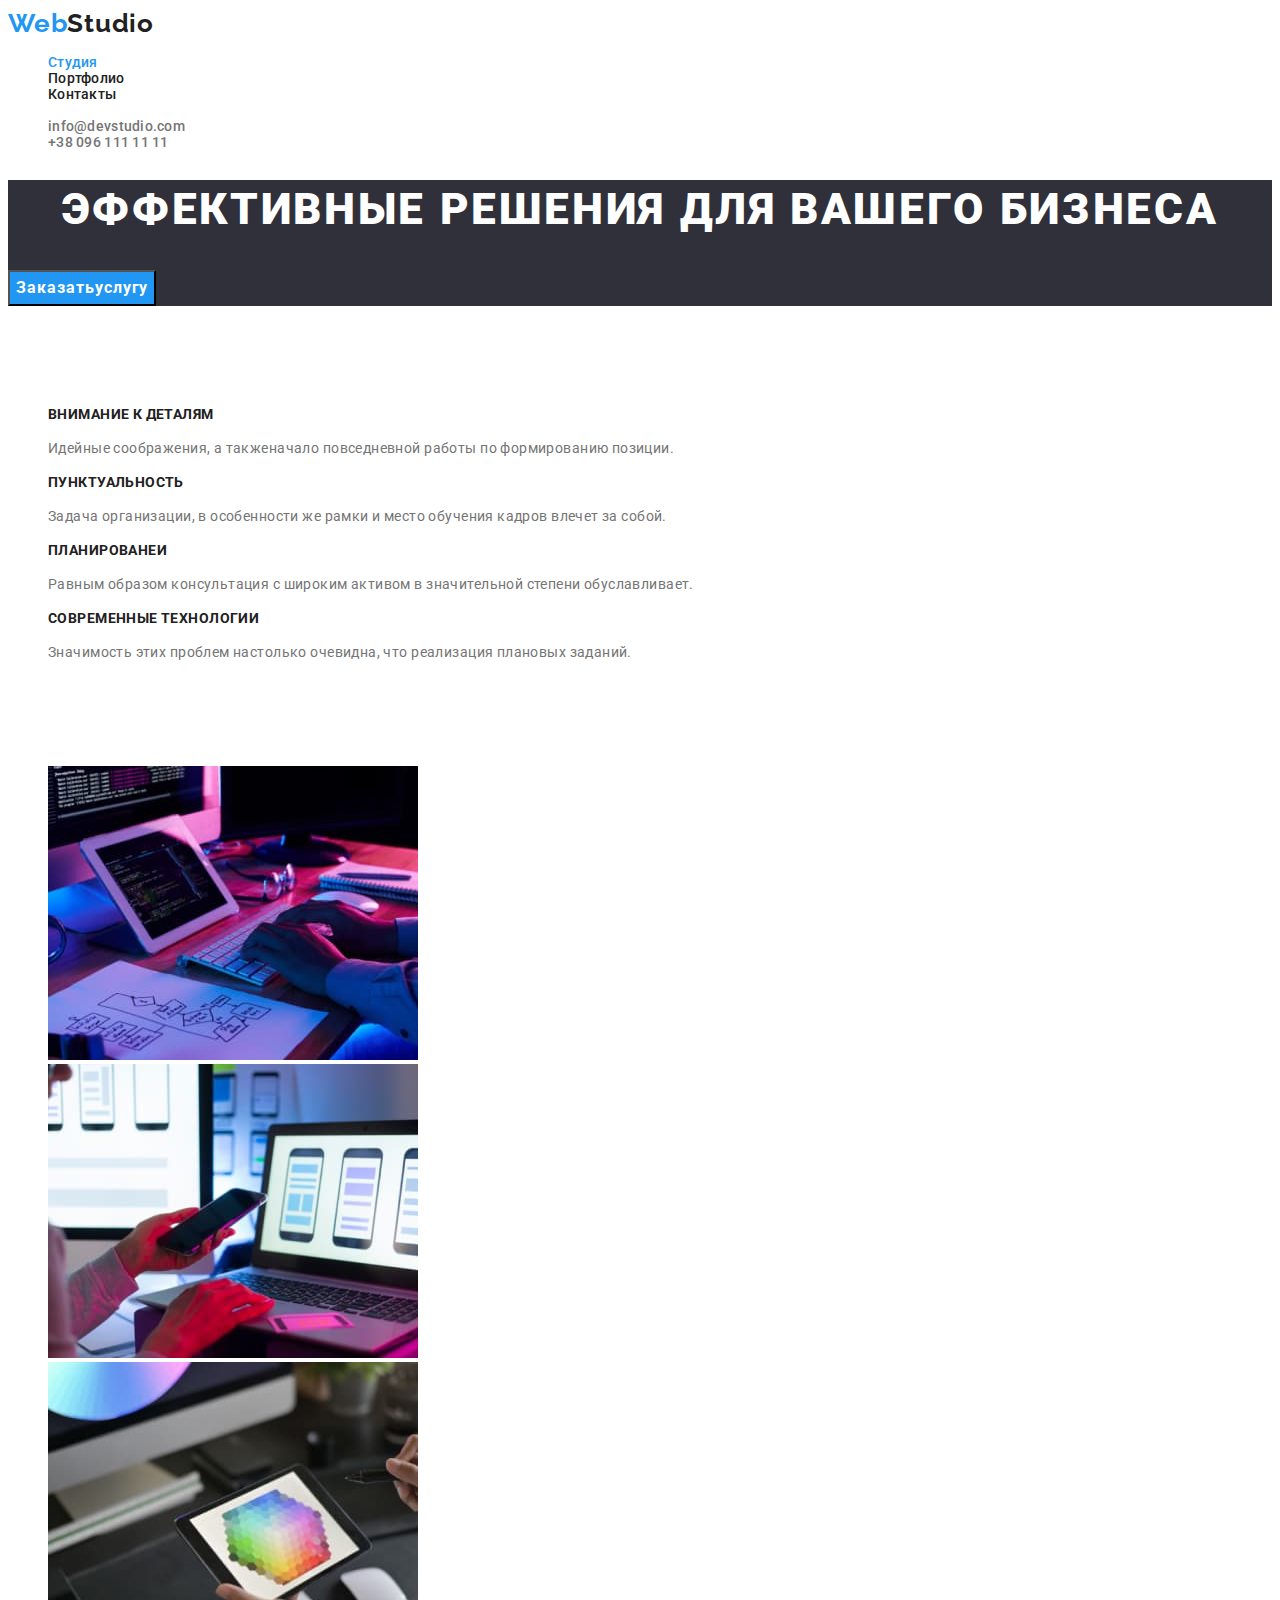
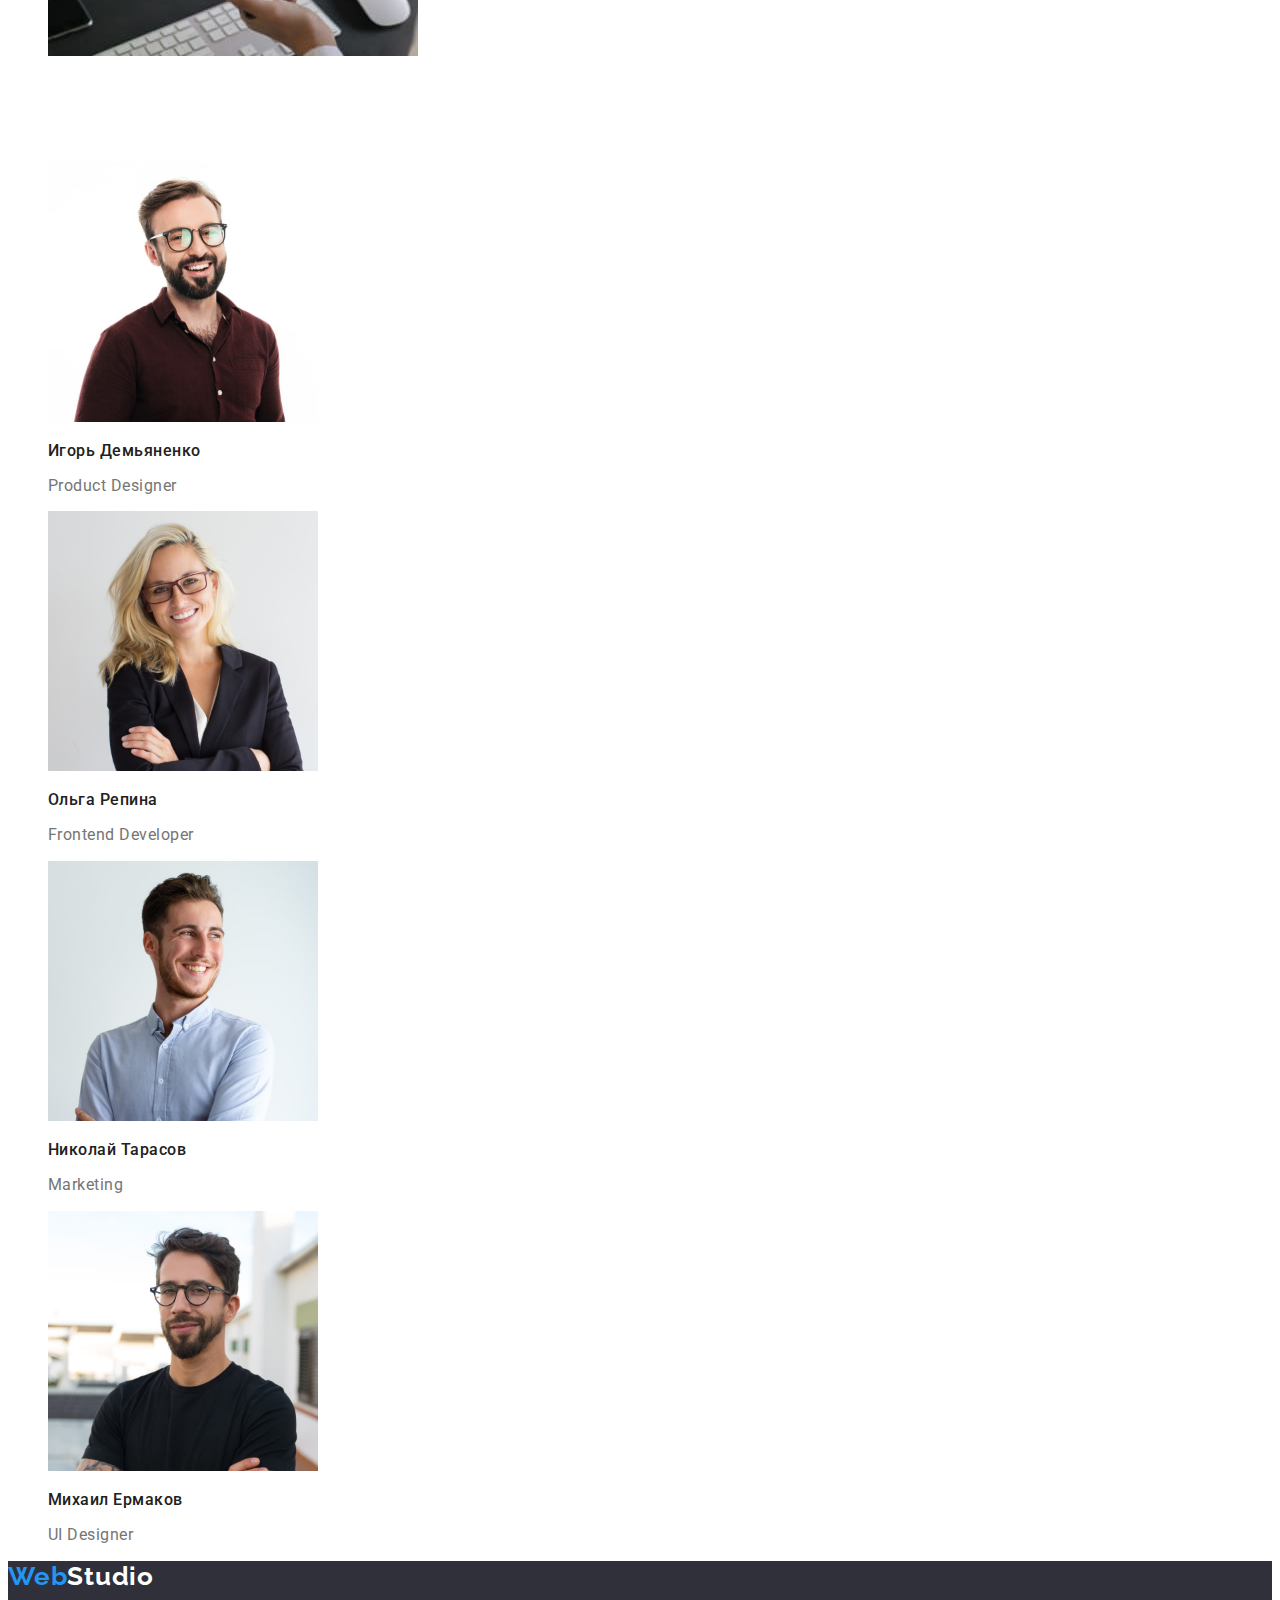
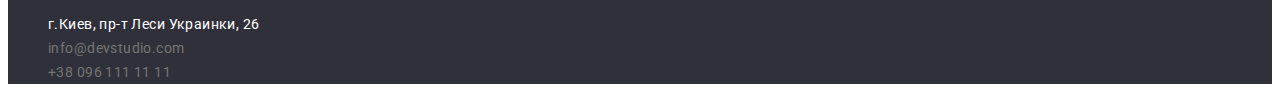
==== index.html @ 16e2641a "add file" ====
<!DOCTYPE html>
<html lang="en">

<head>
    <meta charset="UTF-8">
    <meta http-equiv="X-UA-Compatible" content="IE=edge">
    <meta name="viewport" content="width=device-width, initial-scale=1.0">
    <title>Document</title>
    <link rel="preconnect" href="https://fonts.googleapis.com">
    <link rel="preconnect" href="https://fonts.gstatic.com" crossorigin>
    <link
        href="https://fonts.googleapis.com/css2?family=Raleway:wght@700&family=Roboto:wght@400;500;700;900&display=swap"
        rel="stylesheet">

    <link rel="stylesheet" href="./css/styles.css">
</head>

<body class="body-list">
    <header class="header-list">
        <a href="index.html" class="logo"><span class="acent-logo">Web</span>Studio</a>
        <nav class="nav-page">
            <ul class="site-nav">
                <li class="item"><a class="link current" href="index.html">Студия</a></li>
                <li class="item"><a class="link" href="./portfolio.html">Портфолио</a></li>
                <li class="item"><a class="link" href="#">Контакты</a></li>
            </ul>
        </nav>
        <ul class="auth-nav">
            <li class="item"><a class="link" href="mailto:info@devstudio.com">info@devstudio.com</a></li>
            <li class="item"><a class="link" href="tel:380961111111">+38 096 111 11 11</a></li>
        </ul>
    </header>
    <main>

        <section class="section-btn">
            <h1 class="text">Эффективные решения для вашего бизнеса</h1>
            <button type="button" class="btn">Заказатьуслугу</button>
        </section>

        <section class="benefits">
            <h2 class="text-section"> Наши приемущества</h2>
            <ul class="list">
                <li>
                    <h3 class="section-list">ВНИМАНИЕ К ДЕТАЛЯМ</h3>
                    <p class="list-list">Идейные соображения, а такженачало повседневной работы по формированию позиции.
                    </p>
                </li>
                <li>
                    <h3 class="section-list">ПУНКТУАЛЬНОСТЬ</h3>
                    <p class="list-list">Задача организации, в особенности же рамки и место обучения кадров влечет за
                        собой.</p>
                </li>
                <li>
                    <h3 class="section-list">ПЛАНИРОВАНЕИ</h3>
                    <p class="list-list">Равным образом консультация с широким активом в значительной степени
                        обуславливает. </p>
                </li>
                <li>
                    <h3 class="section-list">СОВРЕМЕННЫЕ ТЕХНОЛОГИИ</h3>
                    <p class="list-list">Значимость этих проблем настолько очевидна, что реализация плановых заданий.
                    </p>
                </li>
            </ul>
        </section>
        <section>
            <h2 class="text-section">Чем мы занимаемся</h2>
            <ul class="list">
                <li><img src="./image/img1.jpg"
                        alt=" клавиатура , руки , планшет , монитор,ручка ,тетрадь,комьютерная мышь , лист "
                        width="370" /> </li>
                <li><img src="./image/img2.jpg" alt=" , руки , телефон, " width="370"></li>
                <li><img src="./image/img3.jpg" alt=" мышь, планшет с палитрой  , руки , телефон" width="370"></li>
            </ul>
        </section>



        <section class="team">
            <h2 class="text-section">Наша команда</h2>
            <ul class="list">
                <li>
                    <img src="./image/img4.jpg" alt="avatar" width="270">
                    <h3 class="team-name">Игорь Демьяненко</h3>
                    <p class="descripion">Product Designer</p>
                </li>
                <li>
                    <img src="./image/img5.jpg" alt="avatar" width="270">
                    <h3 class="team-name">Ольга Репина</h3>
                    <p class="descripion">Frontend Developer</p>
                </li>
                <li>
                    <img src="./image/img6.jpg" alt="avatar" width="270">
                    <h3 class="team-name">Николай Тарасов</h3>
                    <p class="descripion">Marketing</p>
                </li>
                <li>
                    <img src="./image/img7.jpg" alt="avatar" width="270">
                    <h3 class="team-name">Михаил Ермаков</h3>
                    <p class="descripion">UI Designer</p>
                </li>
            </ul>
        </section>
    </main>
    <footer class="footer do">
        <div class="container footer-d">
            <a href="index.html" class="logo logo-footer"><span class="acent-logo">Web</span>Studio</a>
            <address>
    
                <ul class="footer-list">
                    <li class="link-footer map"> <a class="contact"
                            href="https://www.google.com/maps/place/%D0%B1%D1%83%D0%BB%D1%8C%D0%B2%D0%B0%D1%80+%D0%9B%D0%B5%D1%81%D1%96+%D0%A3%D0%BA%D1%80%D0%B0%D1%97%D0%BD%D0%BA%D0%B8,+26,+%D0%9A%D0%B8%D1%97%D0%B2,+02000/@50.4265807,30.5361971,17z/data=!3m1!4b1!4m5!3m4!1s0x40d4cf0e033ecbe9:0x57a4dffefec77da0!8m2!3d50.4265807!4d30.5383858"><span>г.Киев,
                                пр-т Леси Украинки, 26</span></a></li>
                    <li class="link-footer ct"><a class="contact" href="mailto:info@devstudio.com">info@devstudio.com</a>
                    </li>
                    <li class="link-footer ct"><a class="contact" href="tel:380961111111">+38 096 111 11 11</a></li>
                </ul>
            </address>
        </div>
    </footer>
</body>

</html>
---- css/styles.css ----
/* Цвет основгоно текска #212121 */
/* цвет футера фон  #2F303A */
/* мыло  телефон  футер rgba(255, 255, 255, 0.6)  адресс #FFFFFF*/
/* мыло  телефон  футер rgba(255, 255, 255, 0.6) */
/* цвет кнопок и активных ссылок при наведении #2196F3 */
:root {
    --primary-text-color: #212121;
    --second-text-color: #757575;
    --focus-hover-active-color: #2196F3;
    --text-footer-textbtn: #FFFFFF;
    --fon-footer-h1: #2F303A;
    --mail-tel: rgba(255, 255, 255, 0.6);
}

.link {
    text-decoration: none;
    color: inherit;
}

ul {
    list-style: none;
}

/* разметка хедера  */
/*логотип  */
.logo {
    font-family: 'Raleway';
    font-style: normal;
    font-weight: 700;
    font-size: 26px;
    line-height: 1.2;
    letter-spacing: 0.03em;
    text-decoration: none;
}

.logo .acent-logo {
    color: var(--focus-hover-active-color);
}

.logo {
    color: var(--primary-text-color);
}

.logo-footer {
    color: var(--text-footer-textbtn);
}

.body-list {
    color: var(--primary-text-color);
}

/* навигация */
.header-list .link:hover,
.header-list .link:focus,
.header-list .link.current {
    color: var(--focus-hover-active-color);
}

.header-list .item {
    font-family: 'Roboto';
    font-style: normal;
    font-weight: 500;
    font-size: 14px;
    line-height: 1.14;
    letter-spacing: 0.02em;
}

.auth-nav .link {
    color: var(--second-text-color);
}

/* btn */
/* button {
    -webkit-appearance: none;
    -moz-appearance: none;
    appearance: none;
}*/
.list-btn {
    font-family: 'Roboto';
    font-style: normal;
    font-weight: 500;
    font-size: 16px;
    line-height: 1.62;
    letter-spacing: 0.03em;
    color: var(--primary-text-color)
}

.list-btn .btn {
    cursor: pointer;
}

.btn:hover,
.btn:focus {
    background-color: var(--focus-hover-active-color);
    color: var(--text-footer-textbtn)
}

/* станция сортировка ))) */
.list .link-title {
    font-family: 'Roboto';
    font-style: normal;
    font-weight: 700;
    font-size: 18px;
    line-height: 2;
    letter-spacing: 0.06em;
}

.list .descripion {
    font-family: 'Roboto';
    font-style: normal;
    font-weight: 400;

    font-size: 16px;
    line-height: 1.87;
    letter-spacing: 0.03em;
    color: var(--second-text-color);
}

.main .wh {
    color: var(--text-footer-textbtn);
}

/* footer */

.footer {
    background-color: var(--fon-footer-h1);
}


.footer {
    font-family: 'Roboto';
    font-size: 14px;
    line-height: 1.71;
    letter-spacing: 0.03em;
}
.link-footer .contact {
    text-decoration: none;
}

.map :first-child {
    color: var(--text-footer-textbtn);
}

.ct .contact {
    color: var(--second-text-color)
}

.link :last-child {
    color: var(--mail-tel);
    text-decoration: none;
}
.footer-list {
    font-style: initial;
    margin-top: 20px;
    margin-bottom: 0;
}
.footer .map {
    color: var(--text-footer-textbtn)
}

/* студия  */
/* btn */
.section-btn {
    background-color: var(--fon-footer-h1);
}

.text {
    font-family: 'Roboto';
    font-style: normal;
    font-weight: 900;
    font-size: 44px;
    line-height: 1.36;
    text-align: center;
    letter-spacing: 0.06em;
    text-transform: uppercase;
    color: var(--text-footer-textbtn)
}

.section-btn .btn {
    font-family: 'Roboto';
    font-style: normal;
    font-weight: 700;
    font-size: 16px;
    line-height: 1.87;
    display: flex;
    align-items: center;
    text-align: center;
    letter-spacing: 0.06em;
    color: var(--text-footer-textbtn);
    background-color: var(--focus-hover-active-color);
}

/* benefits */
.text-section {
    font-family: 'Roboto';
    font-style: normal;
    font-weight: 700;
    font-size: 36px;
    line-height: 1.16;
    text-align: center;
    letter-spacing: 0.03em;
    color: var(--text-footer-textbtn);
}

.list .section-list {
    font-family: 'Roboto';
    font-style: normal;
    font-weight: 700;
    font-size: 14px;
    line-height: 1.14;
    letter-spacing: 0.03em;
    text-transform: uppercase;
}

.list .list-list {
    font-family: 'Roboto';
    font-style: normal;
    font-weight: 400;

    font-size: 14px;
    line-height: 1.71;
    letter-spacing: 0.03em;
    color: var(--second-text-color);
}

/* team */
.team .team-name {
    font-family: 'Roboto';
    font-style: normal;
    font-weight: 500;
    font-size: 16px;
    line-height: 1.18;
    letter-spacing: 0.03em;
}

.list .descripion {
    font-family: 'Roboto';
    
    font-size: 16px;
    line-height: 1.18;
    letter-spacing: 0.03em;
    color: var(--second-text-color);
}
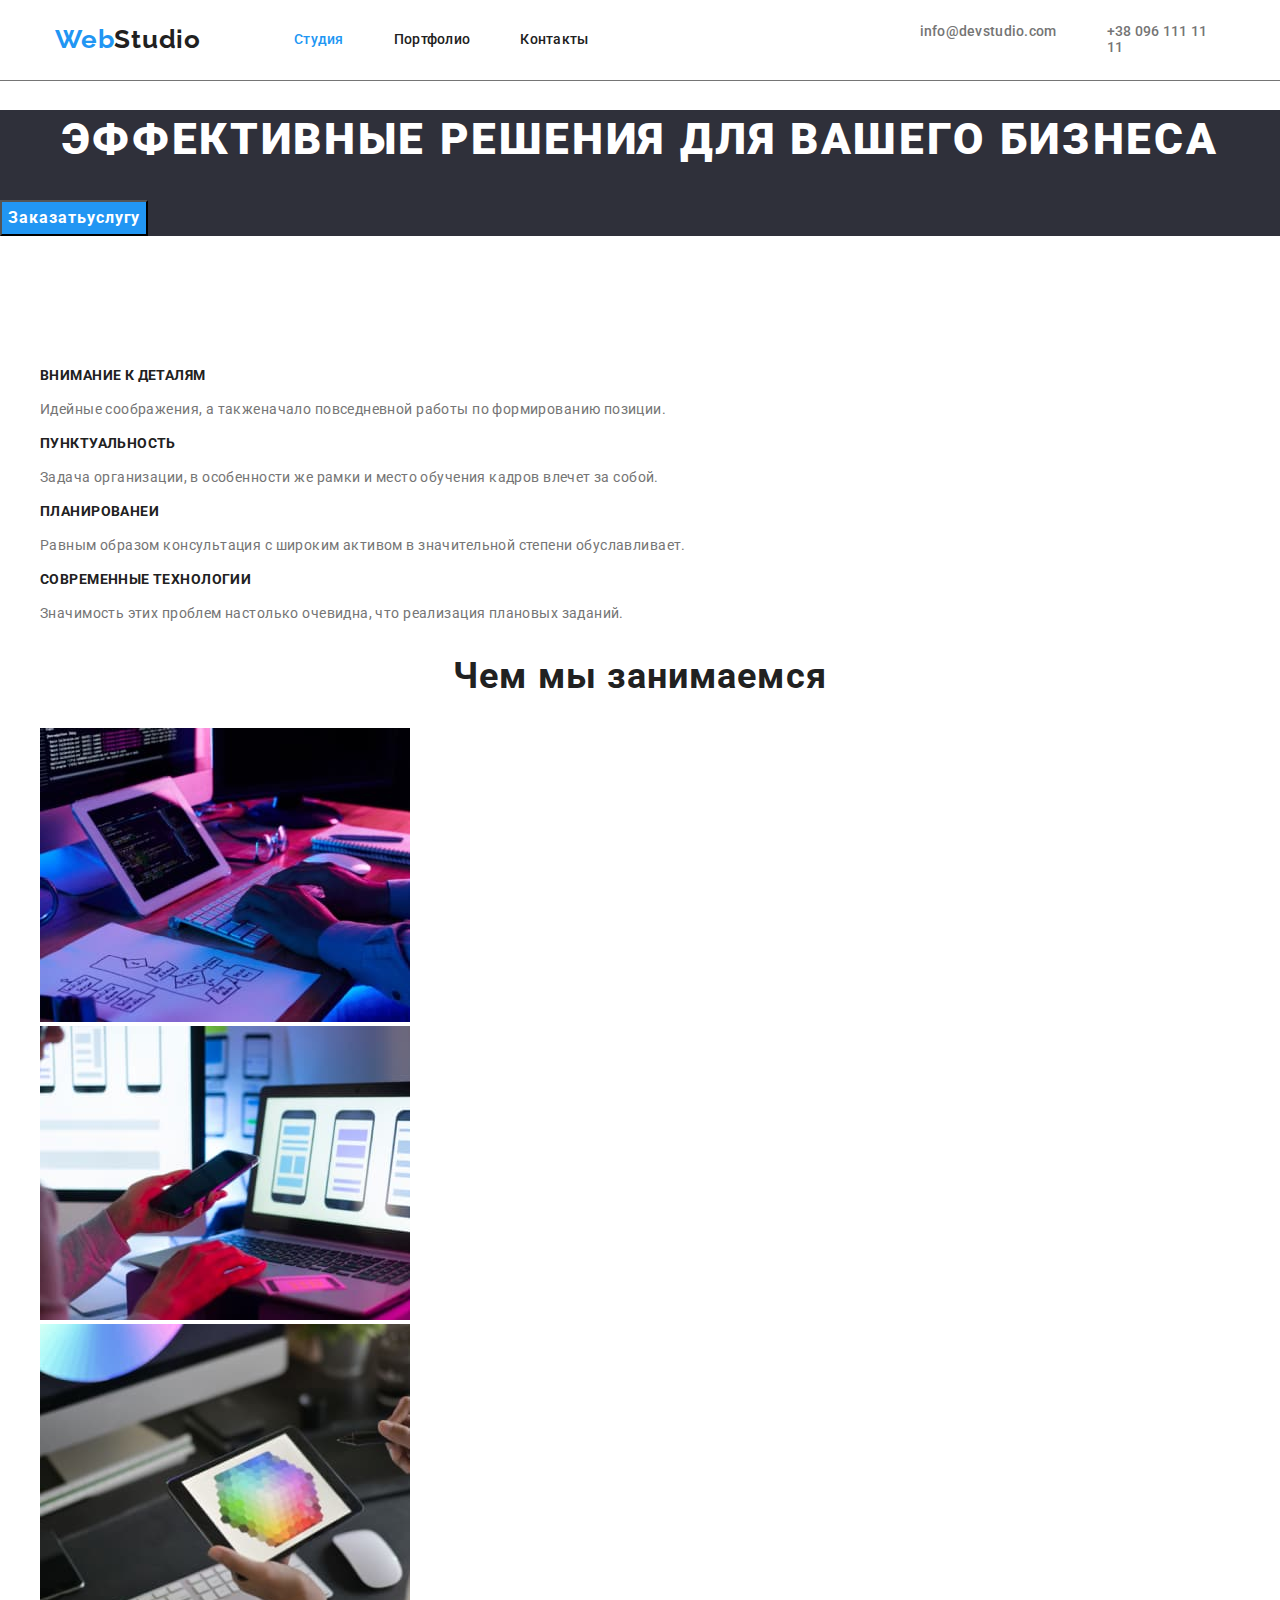
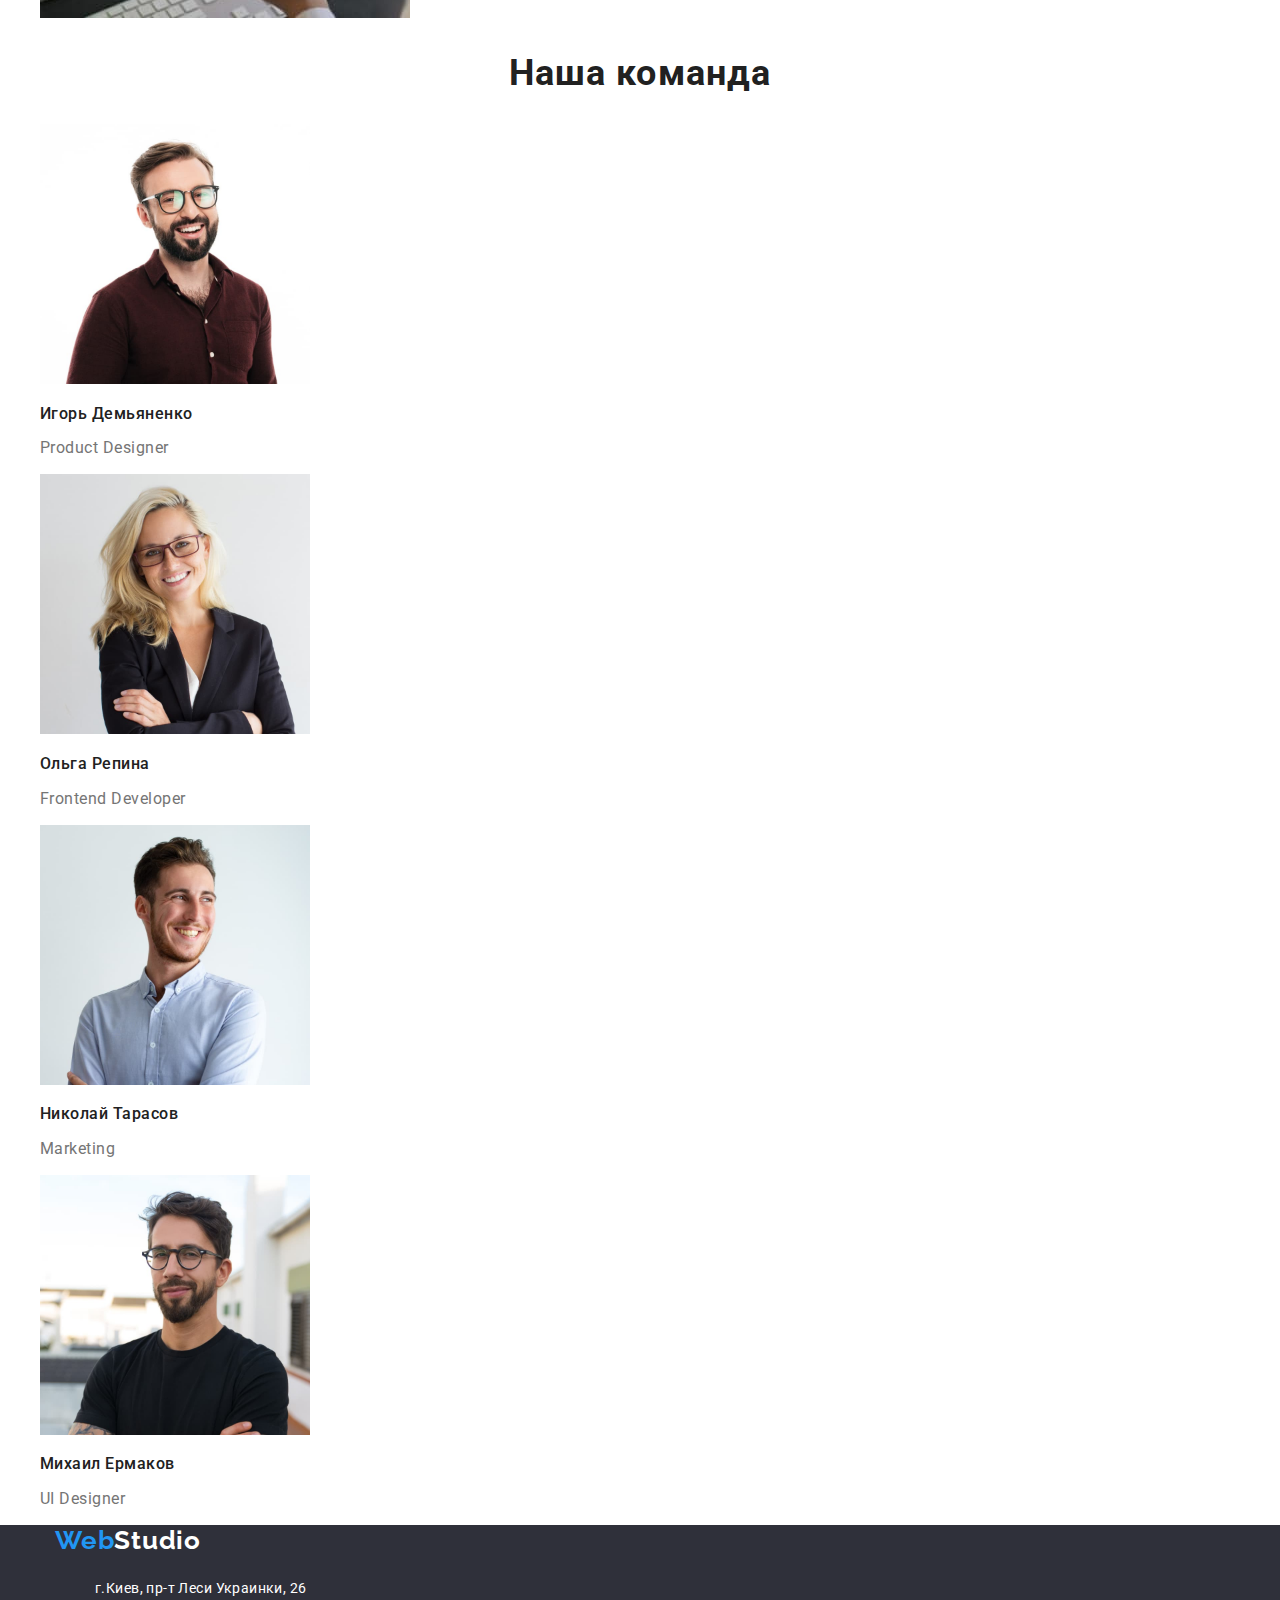
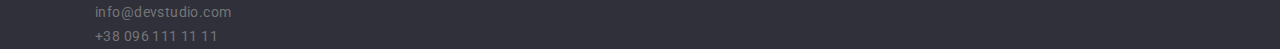
==== commit fd2c26e1: "work footer header" ====
--- a/index.html
+++ b/index.html
@@ -8,15 +8,15 @@
     <title>Document</title>
     <link rel="preconnect" href="https://fonts.googleapis.com">
     <link rel="preconnect" href="https://fonts.gstatic.com" crossorigin>
-    <link
-        href="https://fonts.googleapis.com/css2?family=Raleway:wght@700&family=Roboto:wght@400;500;700;900&display=swap"
+    <link href="https://fonts.googleapis.com/css2?family=Raleway:wght@700&family=Roboto:wght@400;500;700;900&display=swap"
         rel="stylesheet">
-
+    <link rel="stylesheet" href=" https://cdnjs.cloudflare.com/ajax/libs/modern-normalize/1.1.0/modern-normalize.min.css">
     <link rel="stylesheet" href="./css/styles.css">
 </head>
 
 <body class="body-list">
     <header class="header-list">
+        <div class="container nav">
         <a href="index.html" class="logo"><span class="acent-logo">Web</span>Studio</a>
         <nav class="nav-page">
             <ul class="site-nav">
@@ -29,6 +29,7 @@
             <li class="item"><a class="link" href="mailto:info@devstudio.com">info@devstudio.com</a></li>
             <li class="item"><a class="link" href="tel:380961111111">+38 096 111 11 11</a></li>
         </ul>
+        </div>
     </header>
     <main>
 
@@ -38,7 +39,7 @@
         </section>
 
         <section class="benefits">
-            <h2 class="text-section"> Наши приемущества</h2>
+            <h2 class="text visually-hidden"> Наши приемущества</h2>
             <ul class="list">
                 <li>
                     <h3 class="section-list">ВНИМАНИЕ К ДЕТАЛЯМ</h3>
--- a/css/styles.css
+++ b/css/styles.css
@@ -11,70 +11,131 @@
     --fon-footer-h1: #2F303A;
     --mail-tel: rgba(255, 255, 255, 0.6);
 }
-
-.link {
-    text-decoration: none;
-    color: inherit;
-}
-
-ul {
-    list-style: none;
-}
-
-/* разметка хедера  */
-/*логотип  */
-.logo {
-    font-family: 'Raleway';
-    font-style: normal;
-    font-weight: 700;
-    font-size: 26px;
-    line-height: 1.2;
-    letter-spacing: 0.03em;
-    text-decoration: none;
-}
-
-.logo .acent-logo {
-    color: var(--focus-hover-active-color);
-}
-
-.logo {
-    color: var(--primary-text-color);
-}
-
-.logo-footer {
-    color: var(--text-footer-textbtn);
-}
-
-.body-list {
-    color: var(--primary-text-color);
-}
-
-/* навигация */
-.header-list .link:hover,
-.header-list .link:focus,
-.header-list .link.current {
-    color: var(--focus-hover-active-color);
-}
-
-.header-list .item {
-    font-family: 'Roboto';
-    font-style: normal;
-    font-weight: 500;
-    font-size: 14px;
-    line-height: 1.14;
-    letter-spacing: 0.02em;
-}
-
-.auth-nav .link {
-    color: var(--second-text-color);
-}
-
-/* btn */
 /* button {
     -webkit-appearance: none;
     -moz-appearance: none;
     appearance: none;
 }*/
+.link {
+    text-decoration: none;
+    color: inherit;
+}
+
+ul {
+    list-style: none;
+}
+
+/* разметка хедера  */
+/*логотип  */
+
+.text .visually-hidden { 
+    position: absolute;
+    width: 1px;
+    height: 1px;
+    margin: -1px;
+    border: 0;
+    padding: 0;
+    white-space: nowrap;
+    clip-path: inset(100%);
+    clip: rect(0 0 0 0);
+    overflow: hidden;
+}
+.header-list {border-bottom: 1px  solid var(--second-text-color);}
+.container {margin: 0 auto; padding-left: 15px;padding-right: 15px; width: 1200px;}
+.logo {
+    margin-right: 93px;
+}
+.logo {
+    font-family: 'Raleway';
+    font-style: normal;
+    font-weight: 700;
+    font-size: 26px;
+    line-height: 1.2;
+    letter-spacing: 0.03em;
+    text-decoration: none;
+}
+
+.logo .acent-logo {
+    color: var(--focus-hover-active-color);
+}
+
+.logo {
+    color: var(--primary-text-color);
+}
+
+.logo-footer {
+    color: var(--text-footer-textbtn);
+}
+
+.body-list {
+    color: var(--primary-text-color);
+}
+
+/* навигация */
+.site-nav {
+    display: flex;
+    margin-top: 0;
+    margin-bottom: 0;
+    padding-left: 0;
+}
+
+.site-nav .item + .item {
+    margin-left: 50px;
+}
+
+.site-nav .link {
+    display: block;
+    padding-top: 32px;
+    padding-bottom: 32px;
+
+}
+
+.header-list .link:hover,
+.header-list .link:focus,
+.header-list .link.current {
+    color: var(--focus-hover-active-color);
+}
+
+.header-list .item {
+    font-family: 'Roboto';
+    font-style: normal;
+    font-weight: 500;
+    font-size: 14px;
+    line-height: 1.14;
+    letter-spacing: 0.02em;
+}
+.auth-nav {
+    margin-left: 331px;
+}
+
+.link {
+    padding-top: 32px;
+    padding-bottom: 32px;
+}
+
+.auth-nav {
+    margin-top: 0;
+    margin-bottom: 0;
+    display: flex;
+}
+
+.auth-nav .item+.item {
+    margin-left: 50px;
+}
+
+.auth-nav {
+    padding-left: 0;
+}
+.nav {
+    display: flex;
+    align-items: center;
+}
+.auth-nav .link {
+    color: var(--second-text-color);
+}
+
+/* btn */
+
 .list-btn {
     font-family: 'Roboto';
     font-style: normal;
@@ -116,9 +177,8 @@
     color: var(--second-text-color);
 }
 
-.main .wh {
-    color: var(--text-footer-textbtn);
-}
+
+
 
 /* footer */
 
@@ -158,12 +218,16 @@
     color: var(--text-footer-textbtn)
 }
 
+
+
+
+
 /* студия  */
 /* btn */
 .section-btn {
     background-color: var(--fon-footer-h1);
 }
-
+.section-btn .btn {cursor: pointer;}
 .text {
     font-family: 'Roboto';
     font-style: normal;
@@ -173,7 +237,7 @@
     text-align: center;
     letter-spacing: 0.06em;
     text-transform: uppercase;
-    color: var(--text-footer-textbtn)
+color: var(--text-footer-textbtn)
 }
 
 .section-btn .btn {
@@ -188,6 +252,7 @@
     letter-spacing: 0.06em;
     color: var(--text-footer-textbtn);
     background-color: var(--focus-hover-active-color);
+    
 }
 
 /* benefits */
@@ -199,7 +264,7 @@
     line-height: 1.16;
     text-align: center;
     letter-spacing: 0.03em;
-    color: var(--text-footer-textbtn);
+    
 }
 
 .list .section-list {
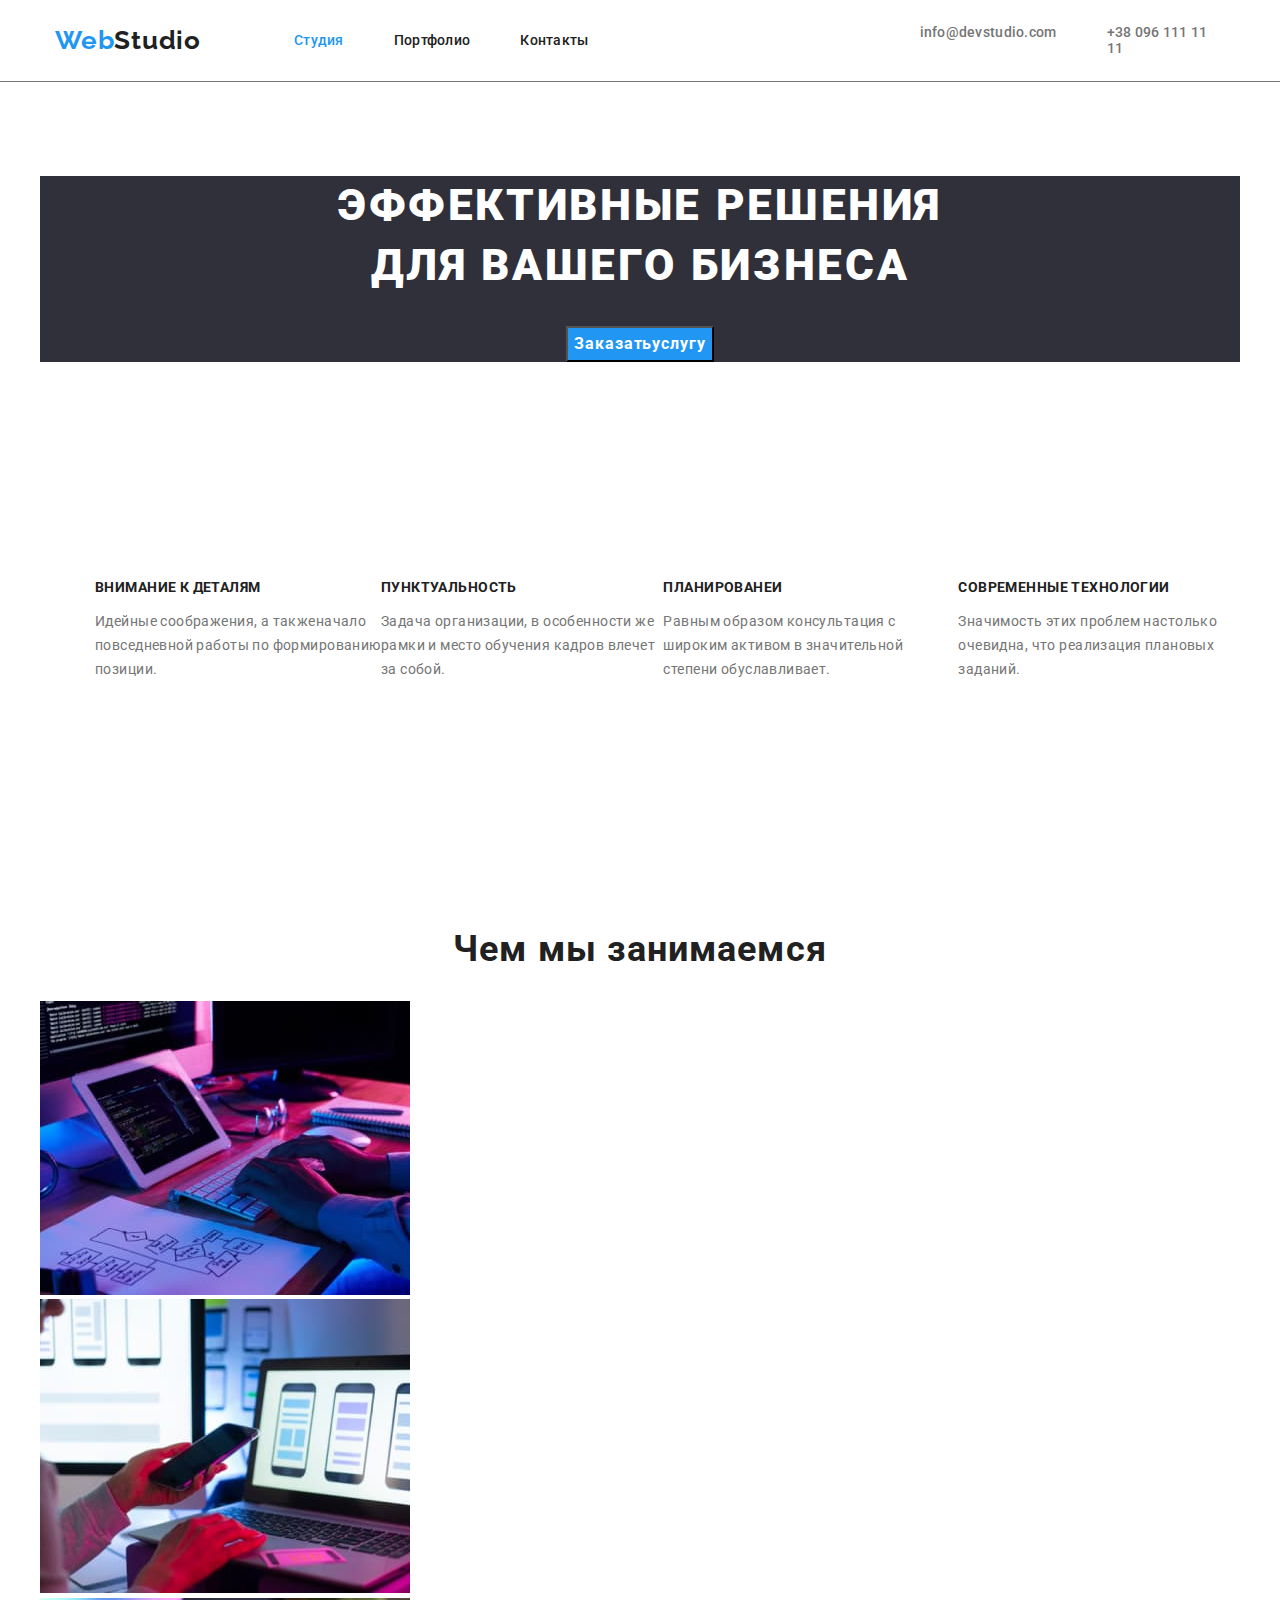
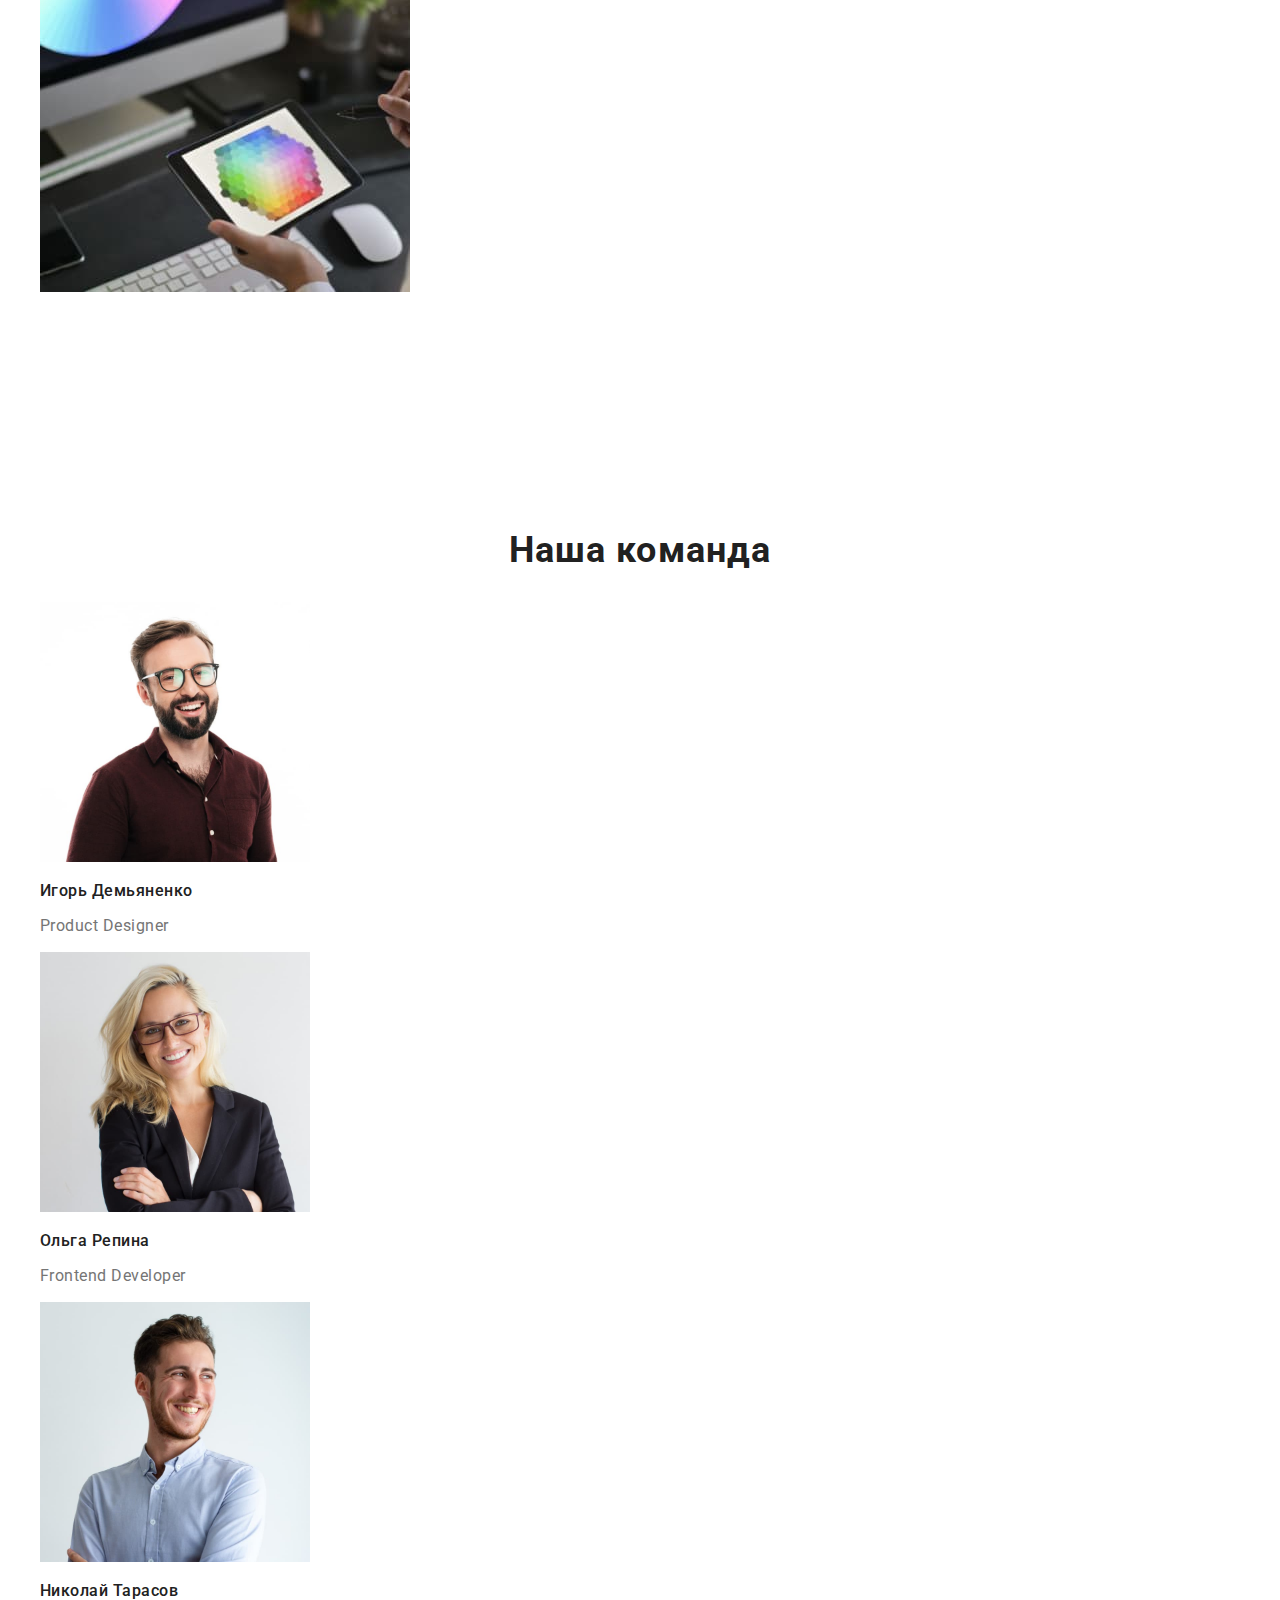
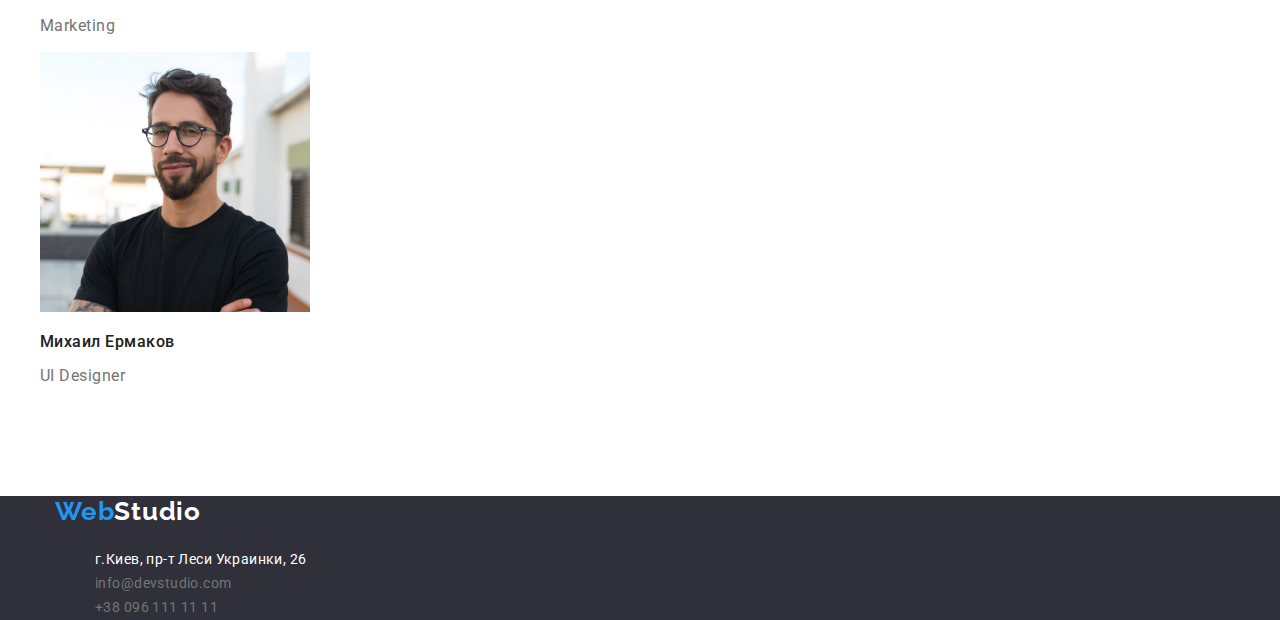
==== commit 5d9532fa: "остановился на бенефитах" ====
--- a/index.html
+++ b/index.html
@@ -33,37 +33,41 @@
     </header>
     <main>
 
-        <section class="section-btn">
-            <h1 class="text">Эффективные решения для вашего бизнеса</h1>
+        <section class="section hero">
+            <div class="container hero ">
+            <h1 class="text-hero">Эффективные решения <br> для вашего бизнеса</h1>
             <button type="button" class="btn">Заказатьуслугу</button>
+            </div>
         </section>
 
-        <section class="benefits">
-            <h2 class="text visually-hidden"> Наши приемущества</h2>
-            <ul class="list">
+        <section class="section benefits">
+            <div class="container benefits">
+            <h2 class="text-visually-hidden"> Наши приемущества</h2>
+            <ul class="list benefits">
                 <li>
-                    <h3 class="section-list">ВНИМАНИЕ К ДЕТАЛЯМ</h3>
-                    <p class="list-list">Идейные соображения, а такженачало повседневной работы по формированию позиции.
+                    <h3 class="subject">ВНИМАНИЕ К ДЕТАЛЯМ</h3>
+                    <p class="subtitle">Идейные соображения, а такженачало повседневной работы по формированию позиции.
                     </p>
                 </li>
                 <li>
-                    <h3 class="section-list">ПУНКТУАЛЬНОСТЬ</h3>
-                    <p class="list-list">Задача организации, в особенности же рамки и место обучения кадров влечет за
+                    <h3 class="subject">ПУНКТУАЛЬНОСТЬ</h3>
+                    <p class="subtitle">Задача организации, в особенности же рамки и место обучения кадров влечет за
                         собой.</p>
                 </li>
                 <li>
-                    <h3 class="section-list">ПЛАНИРОВАНЕИ</h3>
-                    <p class="list-list">Равным образом консультация с широким активом в значительной степени
+                    <h3 class="subject">ПЛАНИРОВАНЕИ</h3>
+                    <p class="subtitle">Равным образом консультация с широким активом в значительной степени
                         обуславливает. </p>
                 </li>
                 <li>
-                    <h3 class="section-list">СОВРЕМЕННЫЕ ТЕХНОЛОГИИ</h3>
-                    <p class="list-list">Значимость этих проблем настолько очевидна, что реализация плановых заданий.
+                    <h3 class="subject">СОВРЕМЕННЫЕ ТЕХНОЛОГИИ</h3>
+                    <p class="subtitle">Значимость этих проблем настолько очевидна, что реализация плановых заданий.
                     </p>
                 </li>
             </ul>
+            </div>
         </section>
-        <section>
+        <section class="section">
             <h2 class="text-section">Чем мы занимаемся</h2>
             <ul class="list">
                 <li><img src="./image/img1.jpg"
@@ -76,7 +80,7 @@
 
 
 
-        <section class="team">
+        <section class="section team">
             <h2 class="text-section">Наша команда</h2>
             <ul class="list">
                 <li>
--- a/css/styles.css
+++ b/css/styles.css
@@ -11,11 +11,11 @@
     --fon-footer-h1: #2F303A;
     --mail-tel: rgba(255, 255, 255, 0.6);
 }
-/* button {
+  /* button {  
     -webkit-appearance: none;
     -moz-appearance: none;
-    appearance: none;
-}*/
+     appearance: none; 
+     } */
 .link {
     text-decoration: none;
     color: inherit;
@@ -28,7 +28,192 @@
 /* разметка хедера  */
 /*логотип  */
 
-.text .visually-hidden { 
+
+.header-list {border-bottom: 1px  solid var(--second-text-color);}
+.container {margin: 0 auto; padding-left: 15px;padding-right: 15px; width: 1200px;}
+.logo { margin-top: 25px; margin-bottom: 25px;
+    margin-right: 93px;
+}
+.logo {
+    font-family: 'Raleway';
+    font-style: normal;
+    font-weight: 700;
+    font-size: 26px;
+    line-height: 1.2;
+    letter-spacing: 0.03em;
+    text-decoration: none;
+}
+
+.logo .acent-logo {
+    color: var(--focus-hover-active-color);
+}
+
+.logo {
+    color: var(--primary-text-color);
+}
+
+.logo-footer {
+    color: var(--text-footer-textbtn);
+}
+
+.body-list {
+    color: var(--primary-text-color);
+}
+
+/* навигация */
+.site-nav {
+    display: flex;
+    margin-top: 0;
+    margin-bottom: 0;
+    padding-left: 0;
+}
+
+.site-nav .item + .item {
+    margin-left: 50px;
+}
+
+.site-nav .link {
+    display: block;
+    padding-top: 24px;
+    padding-bottom: 24px;
+
+}
+
+.header-list .link:hover,
+.header-list .link:focus,
+.header-list .link.current {
+    color: var(--focus-hover-active-color);
+}
+
+.header-list .item {
+    font-family: 'Roboto';
+    font-style: normal;
+    font-weight: 500;
+    font-size: 14px;
+    line-height: 1.14;
+    letter-spacing: 0.02em;
+}
+.auth-nav {
+    margin-left: 331px;
+}
+
+.link {
+    padding-top: 24px;
+    padding-bottom: 24px;
+}
+
+.auth-nav {
+    margin-top: 0;
+    margin-bottom: 0;
+    display: flex;
+}
+
+.auth-nav .item+.item {
+    margin-left: 50px;
+}
+
+.auth-nav {
+    padding-left: 0;
+}
+.nav {
+    display: flex;
+    align-items: center;
+}
+.auth-nav .link {
+    color: var(--second-text-color);
+}
+
+/* btn */
+
+.list-btn {
+    font-family: 'Roboto';
+    font-style: normal;
+    font-weight: 500;
+    font-size: 16px;
+    line-height: 1.62;
+    letter-spacing: 0.03em;
+    color: var(--primary-text-color)
+}
+
+ .btn {
+    cursor: pointer;
+}
+
+.btn:hover,
+.btn:focus {
+    background-color: var(--focus-hover-active-color);
+    color: var(--text-footer-textbtn)
+}
+
+/* станция сортировка ))) */
+.list .link-title {
+    font-family: 'Roboto';
+    font-style: normal;
+    font-weight: 700;
+    font-size: 18px;
+    line-height: 2;
+    letter-spacing: 0.06em;
+}
+
+.list .descripion {
+    font-family: 'Roboto';
+    font-style: normal;
+    font-weight: 400;
+
+    font-size: 16px;
+    line-height: 1.87;
+    letter-spacing: 0.03em;
+    color: var(--second-text-color);
+}
+
+
+
+
+/* footer */
+
+.footer {
+    background-color: var(--fon-footer-h1);
+}
+
+
+.footer {
+    font-family: 'Roboto';
+    font-size: 14px;
+    line-height: 1.71;
+    letter-spacing: 0.03em;
+}
+.link-footer .contact {
+    text-decoration: none;
+}
+
+.map :first-child {
+    color: var(--text-footer-textbtn);
+}
+
+.ct .contact {
+    color: var(--second-text-color)
+}
+
+.link :last-child {
+    color: var(--mail-tel);
+    text-decoration: none;
+}
+.footer-list {
+    font-style: initial;
+    margin-top: 20px;
+    margin-bottom: 0;
+}
+.footer .map {
+    color: var(--text-footer-textbtn)
+}
+
+
+
+
+
+/* студия  */
+/* btn */
+.text-visually-hidden {
     position: absolute;
     width: 1px;
     height: 1px;
@@ -40,195 +225,18 @@
     clip: rect(0 0 0 0);
     overflow: hidden;
 }
-.header-list {border-bottom: 1px  solid var(--second-text-color);}
-.container {margin: 0 auto; padding-left: 15px;padding-right: 15px; width: 1200px;}
-.logo {
-    margin-right: 93px;
-}
-.logo {
-    font-family: 'Raleway';
-    font-style: normal;
-    font-weight: 700;
-    font-size: 26px;
-    line-height: 1.2;
-    letter-spacing: 0.03em;
-    text-decoration: none;
-}
-
-.logo .acent-logo {
-    color: var(--focus-hover-active-color);
-}
-
-.logo {
-    color: var(--primary-text-color);
-}
-
-.logo-footer {
-    color: var(--text-footer-textbtn);
-}
-
-.body-list {
-    color: var(--primary-text-color);
-}
-
-/* навигация */
-.site-nav {
-    display: flex;
-    margin-top: 0;
-    margin-bottom: 0;
-    padding-left: 0;
-}
-
-.site-nav .item + .item {
-    margin-left: 50px;
-}
-
-.site-nav .link {
-    display: block;
-    padding-top: 32px;
-    padding-bottom: 32px;
-
-}
-
-.header-list .link:hover,
-.header-list .link:focus,
-.header-list .link.current {
-    color: var(--focus-hover-active-color);
-}
-
-.header-list .item {
-    font-family: 'Roboto';
-    font-style: normal;
-    font-weight: 500;
-    font-size: 14px;
-    line-height: 1.14;
-    letter-spacing: 0.02em;
-}
-.auth-nav {
-    margin-left: 331px;
-}
-
-.link {
-    padding-top: 32px;
-    padding-bottom: 32px;
-}
-
-.auth-nav {
-    margin-top: 0;
-    margin-bottom: 0;
-    display: flex;
-}
-
-.auth-nav .item+.item {
-    margin-left: 50px;
-}
-
-.auth-nav {
-    padding-left: 0;
-}
-.nav {
-    display: flex;
-    align-items: center;
-}
-.auth-nav .link {
-    color: var(--second-text-color);
-}
-
-/* btn */
-
-.list-btn {
-    font-family: 'Roboto';
-    font-style: normal;
-    font-weight: 500;
-    font-size: 16px;
-    line-height: 1.62;
-    letter-spacing: 0.03em;
-    color: var(--primary-text-color)
-}
-
-.list-btn .btn {
+.section {padding-top: 94px; padding-bottom: 94px; padding-left: 0; padding-right: 0;}
+.hero .btn {margin-left: auto; margin-right: auto;}
+.text-hero {margin-top: 0; margin-bottom: 30px;}
+.section-btn .btn {
     cursor: pointer;
 }
-
-.btn:hover,
-.btn:focus {
-    background-color: var(--focus-hover-active-color);
-    color: var(--text-footer-textbtn)
-}
-
-/* станция сортировка ))) */
-.list .link-title {
-    font-family: 'Roboto';
-    font-style: normal;
-    font-weight: 700;
-    font-size: 18px;
-    line-height: 2;
-    letter-spacing: 0.06em;
-}
-
-.list .descripion {
-    font-family: 'Roboto';
-    font-style: normal;
-    font-weight: 400;
-
-    font-size: 16px;
-    line-height: 1.87;
-    letter-spacing: 0.03em;
-    color: var(--second-text-color);
-}
-
-
-
-
-/* footer */
-
-.footer {
+.section .hero {
     background-color: var(--fon-footer-h1);
 }
 
 
-.footer {
-    font-family: 'Roboto';
-    font-size: 14px;
-    line-height: 1.71;
-    letter-spacing: 0.03em;
-}
-.link-footer .contact {
-    text-decoration: none;
-}
-
-.map :first-child {
-    color: var(--text-footer-textbtn);
-}
-
-.ct .contact {
-    color: var(--second-text-color)
-}
-
-.link :last-child {
-    color: var(--mail-tel);
-    text-decoration: none;
-}
-.footer-list {
-    font-style: initial;
-    margin-top: 20px;
-    margin-bottom: 0;
-}
-.footer .map {
-    color: var(--text-footer-textbtn)
-}
-
-
-
-
-
-/* студия  */
-/* btn */
-.section-btn {
-    background-color: var(--fon-footer-h1);
-}
-.section-btn .btn {cursor: pointer;}
-.text {
+.text-hero {
     font-family: 'Roboto';
     font-style: normal;
     font-weight: 900;
@@ -237,10 +245,10 @@
     text-align: center;
     letter-spacing: 0.06em;
     text-transform: uppercase;
-color: var(--text-footer-textbtn)
-}
-
-.section-btn .btn {
+    color: var(--text-footer-textbtn)
+}
+
+.section .btn {
     font-family: 'Roboto';
     font-style: normal;
     font-weight: 700;
@@ -252,11 +260,19 @@
     letter-spacing: 0.06em;
     color: var(--text-footer-textbtn);
     background-color: var(--focus-hover-active-color);
-    
-}
+}
+
+
 
 /* benefits */
-.text-section {
+/* .list .benefits {
+    padding-right: 0;
+    margin-top: 0;
+    margin-bottom: 0;
+} */
+.container .benefits {display: flex;}
+
+ .text-section {
     font-family: 'Roboto';
     font-style: normal;
     font-weight: 700;
@@ -264,10 +280,10 @@
     line-height: 1.16;
     text-align: center;
     letter-spacing: 0.03em;
-    
-}
-
-.list .section-list {
+   
+}
+
+.list .subject {
     font-family: 'Roboto';
     font-style: normal;
     font-weight: 700;
@@ -277,7 +293,7 @@
     text-transform: uppercase;
 }
 
-.list .list-list {
+.list .subtitle {
     font-family: 'Roboto';
     font-style: normal;
     font-weight: 400;
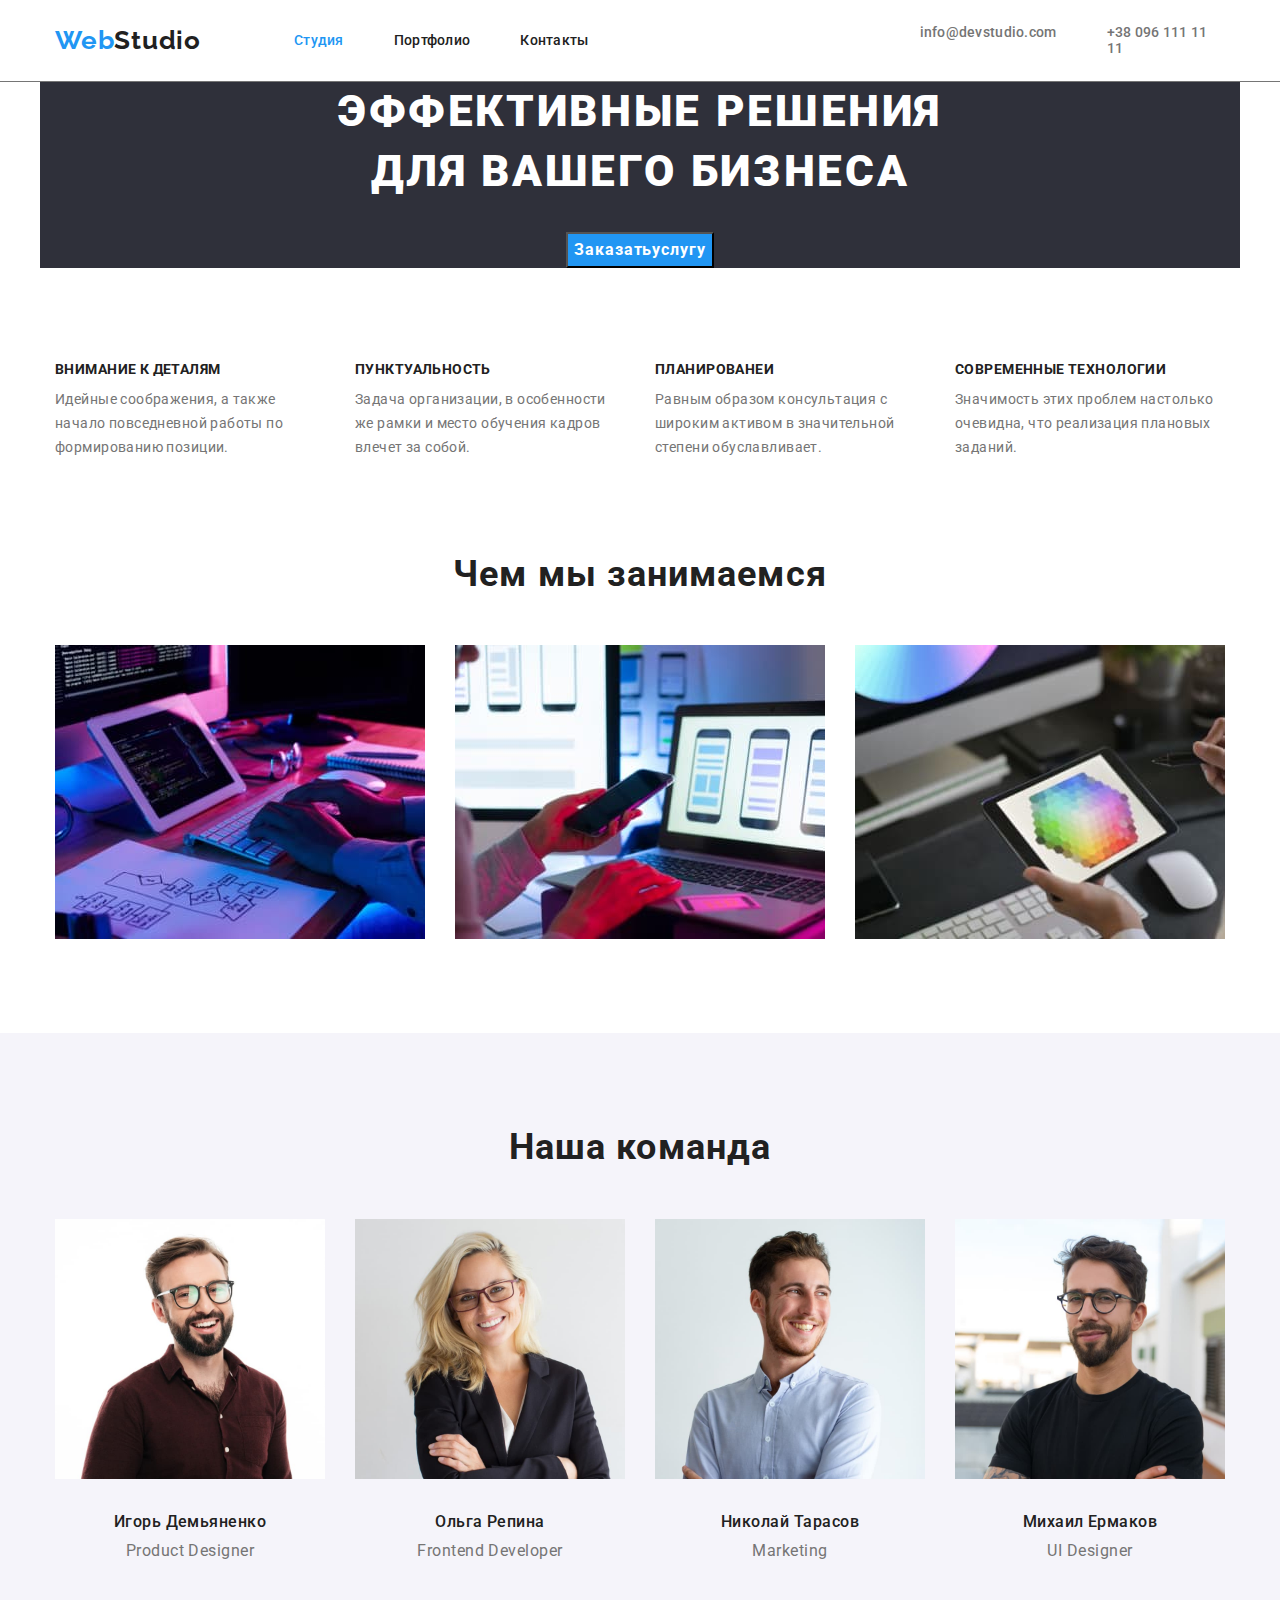
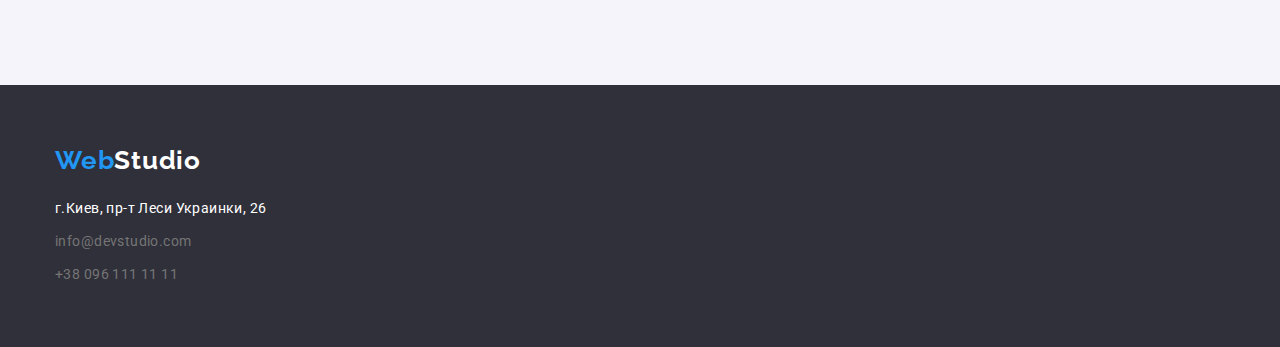
==== commit 39433a8f: "стилизирована студия хедер и футер" ====
--- a/index.html
+++ b/index.html
@@ -19,7 +19,7 @@
         <div class="container nav">
         <a href="index.html" class="logo"><span class="acent-logo">Web</span>Studio</a>
         <nav class="nav-page">
-            <ul class="site-nav">
+            <ul class="site-nav nav">
                 <li class="item"><a class="link current" href="index.html">Студия</a></li>
                 <li class="item"><a class="link" href="./portfolio.html">Портфолио</a></li>
                 <li class="item"><a class="link" href="#">Контакты</a></li>
@@ -43,23 +43,23 @@
         <section class="section benefits">
             <div class="container benefits">
             <h2 class="text-visually-hidden"> Наши приемущества</h2>
-            <ul class="list benefits">
-                <li>
+            <ul class="list-benefits">
+                <li class="items">
                     <h3 class="subject">ВНИМАНИЕ К ДЕТАЛЯМ</h3>
-                    <p class="subtitle">Идейные соображения, а такженачало повседневной работы по формированию позиции.
+                    <p class="subtitle">Идейные соображения, а также начало повседневной работы по формированию позиции.
                     </p>
                 </li>
-                <li>
-                    <h3 class="subject">ПУНКТУАЛЬНОСТЬ</h3>
+                <li class="items">
+                   <h3 class="subject">ПУНКТУАЛЬНОСТЬ</h3>
                     <p class="subtitle">Задача организации, в особенности же рамки и место обучения кадров влечет за
                         собой.</p>
                 </li>
-                <li>
+                <li class="items">
                     <h3 class="subject">ПЛАНИРОВАНЕИ</h3>
                     <p class="subtitle">Равным образом консультация с широким активом в значительной степени
                         обуславливает. </p>
                 </li>
-                <li>
+                <li class="items">
                     <h3 class="subject">СОВРЕМЕННЫЕ ТЕХНОЛОГИИ</h3>
                     <p class="subtitle">Значимость этих проблем настолько очевидна, что реализация плановых заданий.
                     </p>
@@ -67,57 +67,69 @@
             </ul>
             </div>
         </section>
-        <section class="section">
+        <section class="section paint">
+            <div class="container">
             <h2 class="text-section">Чем мы занимаемся</h2>
-            <ul class="list">
-                <li><img src="./image/img1.jpg"
+            <ul class="list-img">
+                <li class="items"><img class="img" src="./image/img1.jpg"
                         alt=" клавиатура , руки , планшет , монитор,ручка ,тетрадь,комьютерная мышь , лист "
                         width="370" /> </li>
-                <li><img src="./image/img2.jpg" alt=" , руки , телефон, " width="370"></li>
-                <li><img src="./image/img3.jpg" alt=" мышь, планшет с палитрой  , руки , телефон" width="370"></li>
+                <li class="items"><img class="img" src="./image/img2.jpg" alt=" , руки , телефон, " width="370"></li>
+                <li class="items"><img class="img" src="./image/img3.jpg" alt=" мышь, планшет с палитрой  , руки , телефон" width="370"></li>
             </ul>
+            </div>
         </section>
 
 
 
         <section class="section team">
+            <div class="container">
             <h2 class="text-section">Наша команда</h2>
-            <ul class="list">
-                <li>
+            <ul class="list team">
+                <li class="items">
                     <img src="./image/img4.jpg" alt="avatar" width="270">
+                    <div class="card-team">
                     <h3 class="team-name">Игорь Демьяненко</h3>
                     <p class="descripion">Product Designer</p>
+                    </div>
                 </li>
-                <li>
+                <li class="items">
                     <img src="./image/img5.jpg" alt="avatar" width="270">
+                    <div class="card-team">
                     <h3 class="team-name">Ольга Репина</h3>
                     <p class="descripion">Frontend Developer</p>
+                    </div>
                 </li>
-                <li>
+                <li class="items">
                     <img src="./image/img6.jpg" alt="avatar" width="270">
+                    <div class="card-team">
                     <h3 class="team-name">Николай Тарасов</h3>
                     <p class="descripion">Marketing</p>
+                    </div>
                 </li>
-                <li>
+                <li class="items">
                     <img src="./image/img7.jpg" alt="avatar" width="270">
+                    <div class="card-team">
                     <h3 class="team-name">Михаил Ермаков</h3>
                     <p class="descripion">UI Designer</p>
+                    </div>
                 </li>
             </ul>
+            </div>
         </section>
     </main>
-    <footer class="footer do">
-        <div class="container footer-d">
+    <footer class="footer">
+        <div class="container ">
             <a href="index.html" class="logo logo-footer"><span class="acent-logo">Web</span>Studio</a>
-            <address>
+            <address class="address">
     
                 <ul class="footer-list">
                     <li class="link-footer map"> <a class="contact"
                             href="https://www.google.com/maps/place/%D0%B1%D1%83%D0%BB%D1%8C%D0%B2%D0%B0%D1%80+%D0%9B%D0%B5%D1%81%D1%96+%D0%A3%D0%BA%D1%80%D0%B0%D1%97%D0%BD%D0%BA%D0%B8,+26,+%D0%9A%D0%B8%D1%97%D0%B2,+02000/@50.4265807,30.5361971,17z/data=!3m1!4b1!4m5!3m4!1s0x40d4cf0e033ecbe9:0x57a4dffefec77da0!8m2!3d50.4265807!4d30.5383858"><span>г.Киев,
                                 пр-т Леси Украинки, 26</span></a></li>
-                    <li class="link-footer ct"><a class="contact" href="mailto:info@devstudio.com">info@devstudio.com</a>
+                    <li class="link-footer"><a class="contact" href="mailto:info@devstudio.com">info@devstudio.com</a>
                     </li>
-                    <li class="link-footer ct"><a class="contact" href="tel:380961111111">+38 096 111 11 11</a></li>
+                    <li class="link-footer"><a class="contact" href="tel:380961111111">+38 096 111 11 11</a></li>
                 </ul>
             </address>
         </div>
--- a/css/styles.css
+++ b/css/styles.css
@@ -3,6 +3,7 @@
 /* мыло  телефон  футер rgba(255, 255, 255, 0.6)  адресс #FFFFFF*/
 /* мыло  телефон  футер rgba(255, 255, 255, 0.6) */
 /* цвет кнопок и активных ссылок при наведении #2196F3 */
+/* цвет граунд команді #F5F4FA */
 :root {
     --primary-text-color: #212121;
     --second-text-color: #757575;
@@ -10,6 +11,7 @@
     --text-footer-textbtn: #FFFFFF;
     --fon-footer-h1: #2F303A;
     --mail-tel: rgba(255, 255, 255, 0.6);
+    --backgroundcolor-team: #F5F4FA ;
 }
   /* button {  
     -webkit-appearance: none;
@@ -31,7 +33,7 @@
 
 .header-list {border-bottom: 1px  solid var(--second-text-color);}
 .container {margin: 0 auto; padding-left: 15px;padding-right: 15px; width: 1200px;}
-.logo { margin-top: 25px; margin-bottom: 25px;
+ .nav .logo { margin-top: 25px; margin-bottom: 25px;
     margin-right: 93px;
 }
 .logo {
@@ -170,7 +172,10 @@
 
 
 /* footer */
-
+.address {margin-top: 20px;}
+
+.footer {padding-top: 60px; padding-bottom: 60px;}
+.footer-list .link-footer + .link-footer {margin-top: 9px;}
 .footer {
     background-color: var(--fon-footer-h1);
 }
@@ -190,7 +195,7 @@
     color: var(--text-footer-textbtn);
 }
 
-.ct .contact {
+ .contact { 
     color: var(--second-text-color)
 }
 
@@ -200,8 +205,7 @@
 }
 .footer-list {
     font-style: initial;
-    margin-top: 20px;
-    margin-bottom: 0;
+     margin-bottom: 0;
 }
 .footer .map {
     color: var(--text-footer-textbtn)
@@ -225,7 +229,11 @@
     clip: rect(0 0 0 0);
     overflow: hidden;
 }
+
 .section {padding-top: 94px; padding-bottom: 94px; padding-left: 0; padding-right: 0;}
+.hero {
+    padding-top: 0;padding-bottom: 0;
+}
 .hero .btn {margin-left: auto; margin-right: auto;}
 .text-hero {margin-top: 0; margin-bottom: 30px;}
 .section-btn .btn {
@@ -234,7 +242,9 @@
 .section .hero {
     background-color: var(--fon-footer-h1);
 }
-
+.paint {
+    padding-top: 0;
+}
 
 .text-hero {
     font-family: 'Roboto';
@@ -270,9 +280,19 @@
     margin-top: 0;
     margin-bottom: 0;
 } */
-.container .benefits {display: flex;}
-
- .text-section {
+
+.container .list-benefits {display: flex;}
+ul {padding-left: 0 ; margin-top: 0; margin-bottom: 0;}
+
+.list-benefits .items + .items {margin-left: 30px;}
+.items .subject {margin-top: 0; margin-bottom: 10px;}
+.items .subtitle {margin-top: 0; margin-bottom: 0; width: 270px;}
+.text-section {margin-top: 0; margin-bottom: 50px;}
+
+.list-img {display: flex;}
+.list-img .items + .items { margin-left: 30px;}
+.items .img {display: block;max-width: 100%; }
+.text-section {
     font-family: 'Roboto';
     font-style: normal;
     font-weight: 700;
@@ -283,7 +303,7 @@
    
 }
 
-.list .subject {
+.list-benefits .subject {
     font-family: 'Roboto';
     font-style: normal;
     font-weight: 700;
@@ -293,7 +313,7 @@
     text-transform: uppercase;
 }
 
-.list .subtitle {
+.list-benefits .subtitle {
     font-family: 'Roboto';
     font-style: normal;
     font-weight: 400;
@@ -305,6 +325,13 @@
 }
 
 /* team */
+.container .team {display: flex;}
+.team .items + .items { margin-left: 30px;}
+ .team {background-color: var(--backgroundcolor-team);}
+ .items .card-team {padding-top: 30px; padding-bottom: 30px;text-align: center;}
+ .card-team .team-name {margin-top: 0; margin-bottom: 10px;}
+ .card-team .descripion {margin-top: 0;margin-bottom: 0;}
+
 .team .team-name {
     font-family: 'Roboto';
     font-style: normal;
